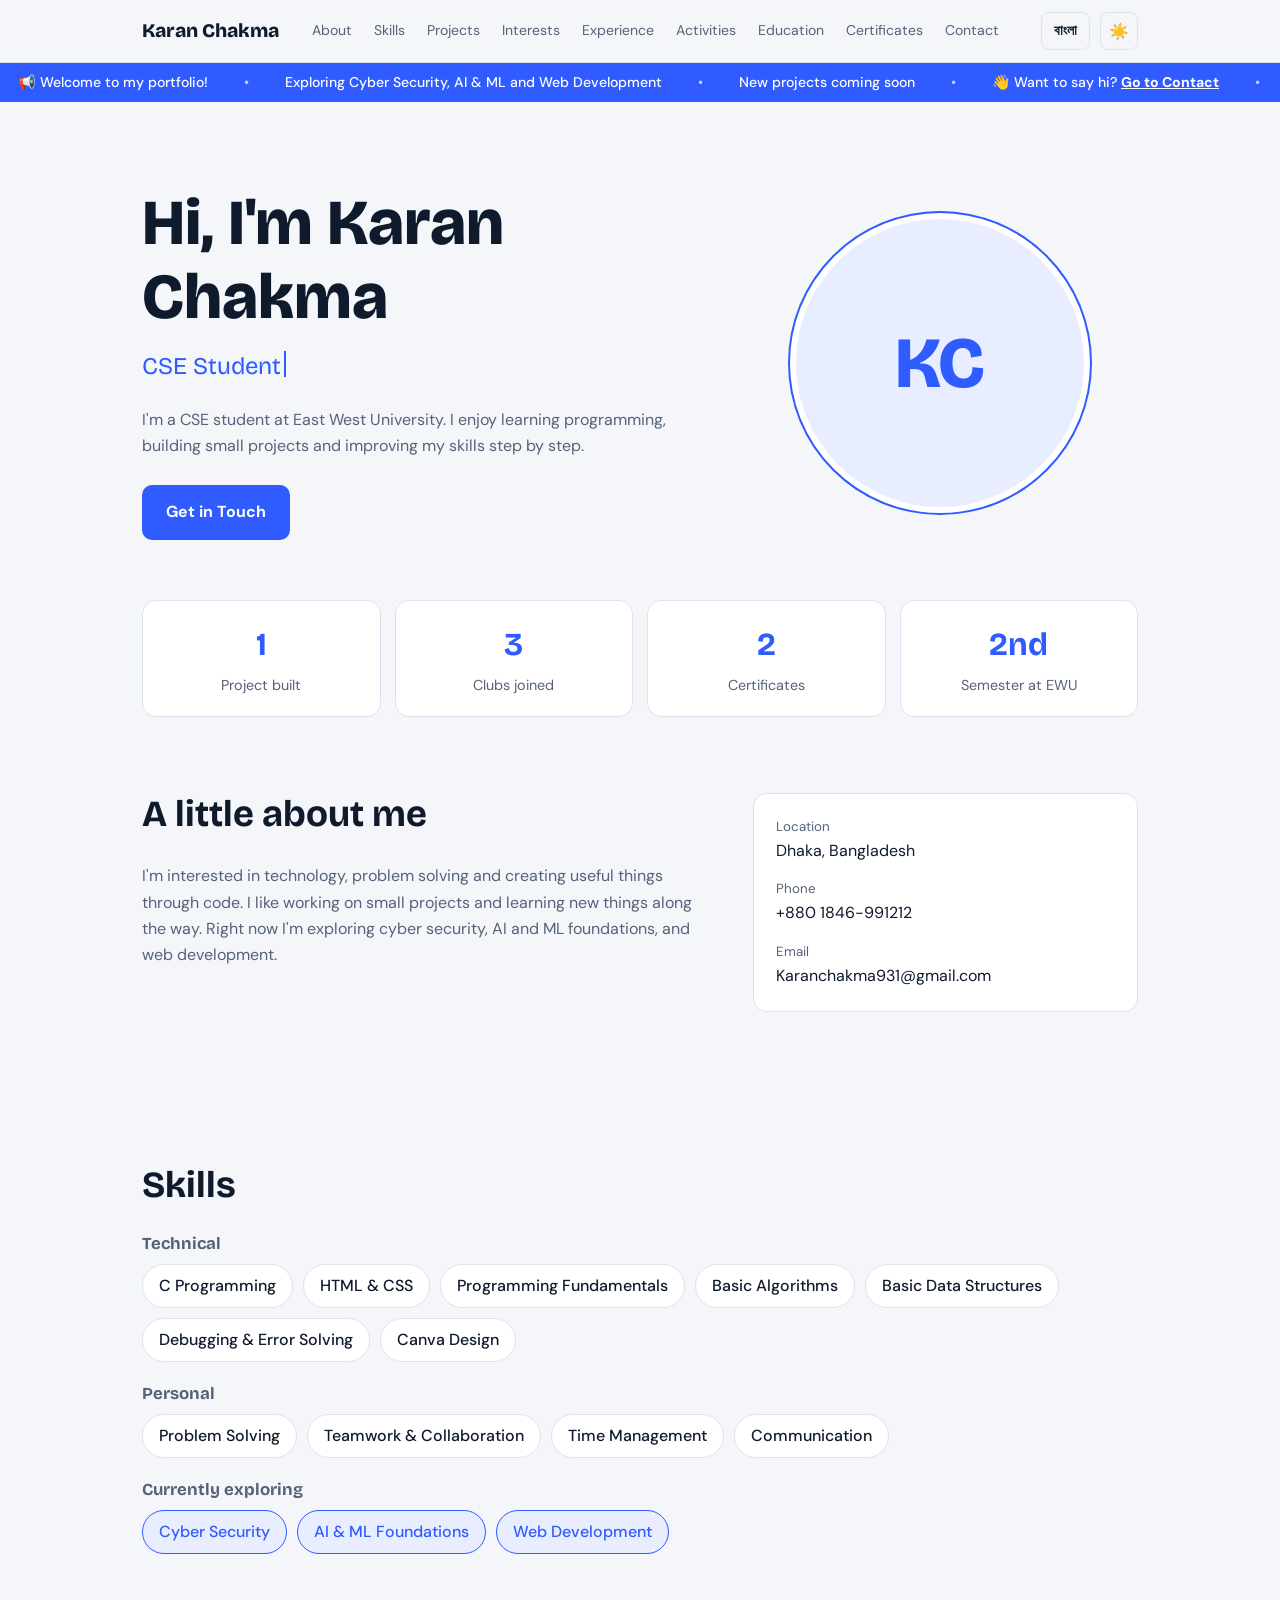
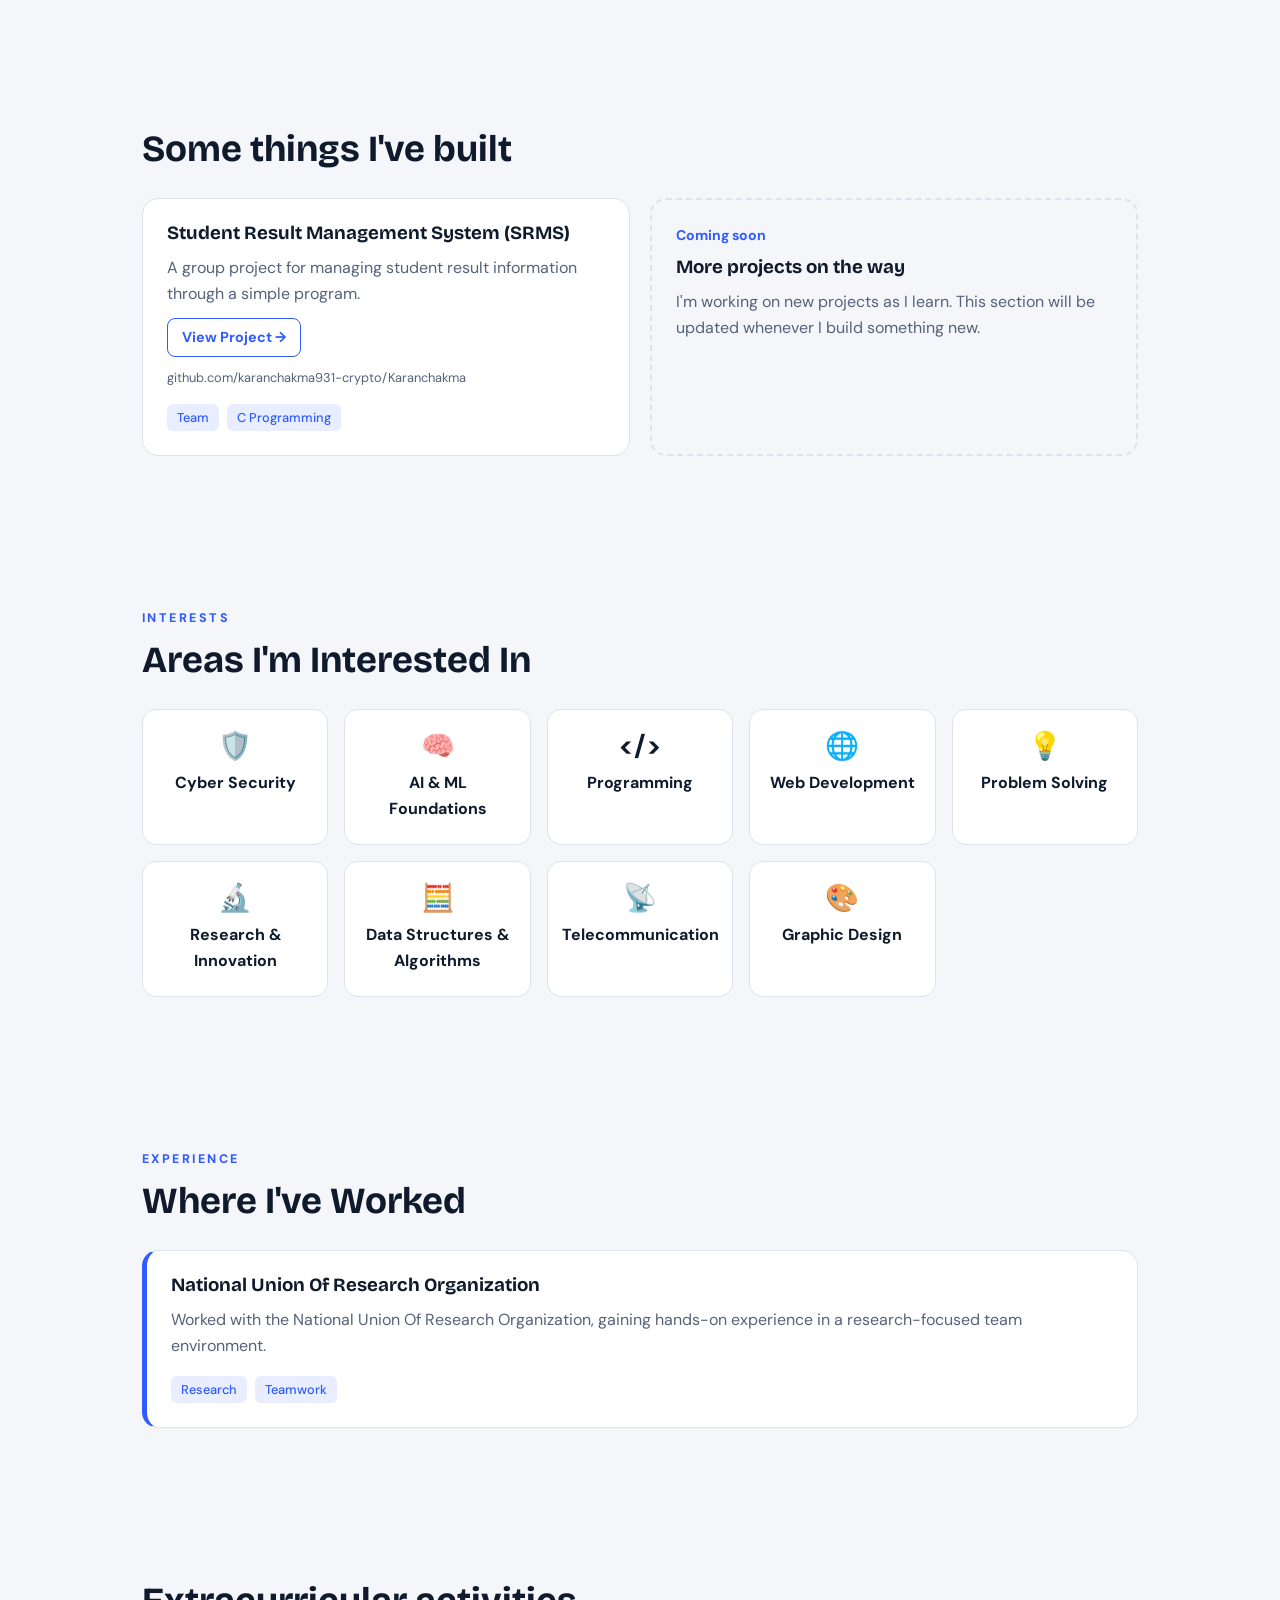
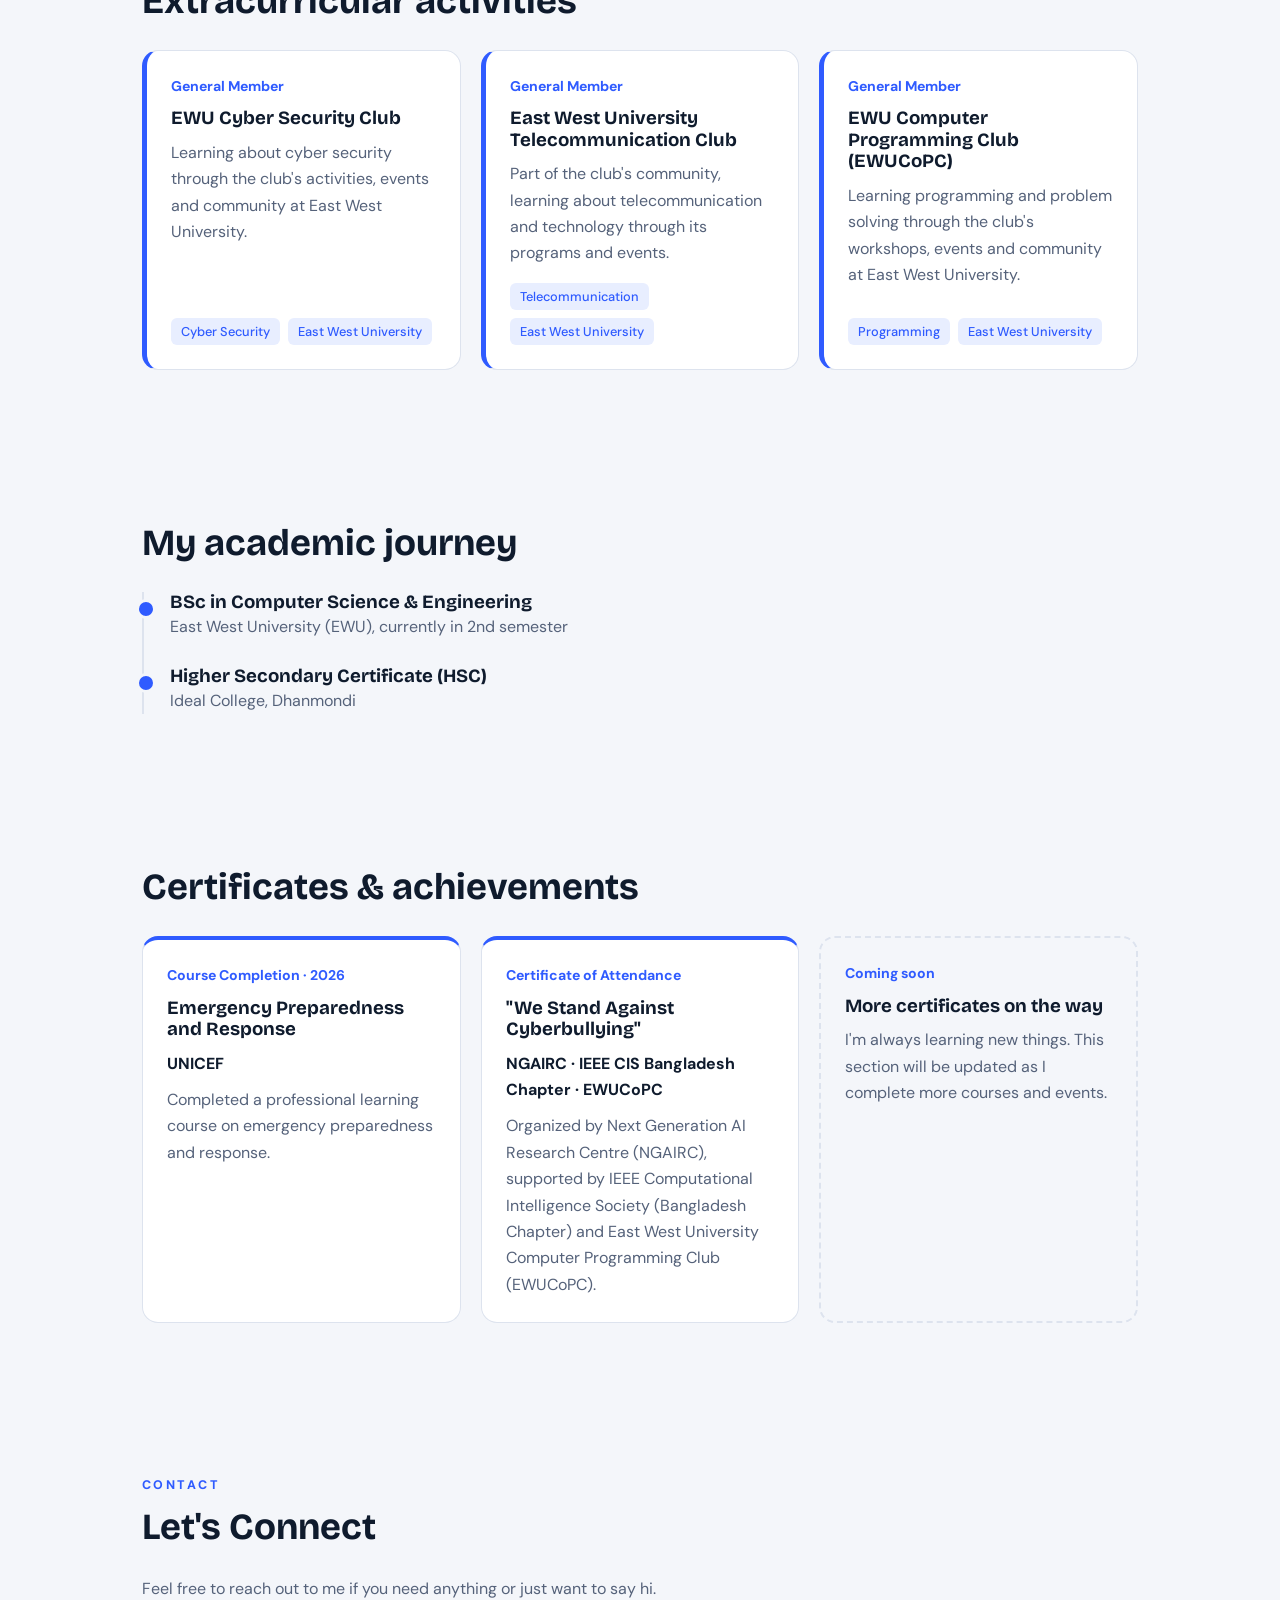
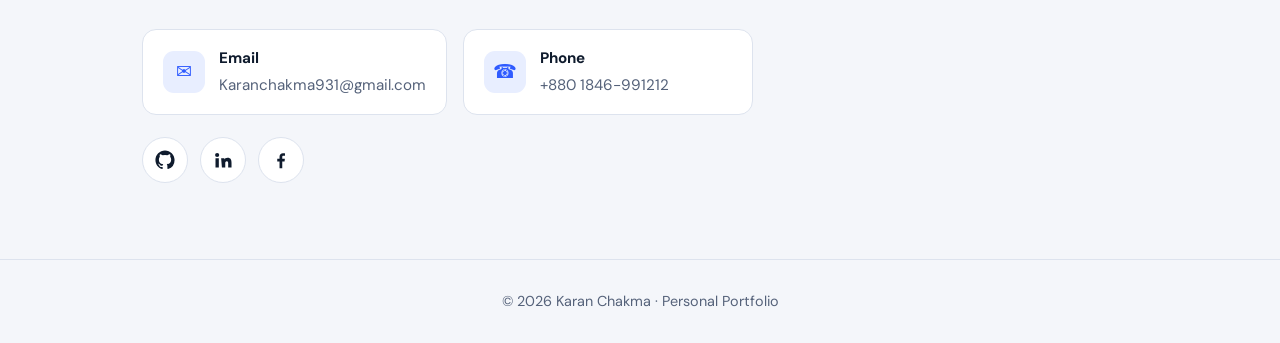
==== index (1).html @ f82252a8 "Add files via upload" ====
<!DOCTYPE html>
<html lang="en">
<head>
<meta charset="UTF-8">
<meta name="viewport" content="width=device-width, initial-scale=1.0">
<title>Karan Chakma | Portfolio</title>
<meta name="description" content="Karan Chakma, CSE student at East West University, interested in cyber security, AI/ML and web development.">
<link rel="icon" href="data:image/svg+xml,<svg xmlns='http://www.w3.org/2000/svg' viewBox='0 0 100 100'><rect width='100' height='100' rx='22' fill='%232F5BFF'/><text x='50' y='67' font-size='52' text-anchor='middle' fill='white' font-family='Arial' font-weight='700'>KC</text></svg>">
<link rel="preconnect" href="https://fonts.googleapis.com">
<link href="https://fonts.googleapis.com/css2?family=Bricolage+Grotesque:wght@500;700;800&family=DM+Sans:wght@400;500;700&family=Noto+Sans+Bengali:wght@400;500;700;800&display=swap" rel="stylesheet">
<style>
:root{--bg:#F4F6FA;--surface:#fff;--ink:#0F1B2D;--muted:#55627a;--line:#dde3ee;--accent:#2F5BFF;--accent-ink:#fff;--soft:#e8eeff}
:root[data-theme="dark"]{--bg:#0D1422;--surface:#141d30;--ink:#e8edf7;--muted:#9aa7bf;--line:#243049;--accent:#6c8cff;--accent-ink:#0D1422;--soft:#1b2745}
*{box-sizing:border-box;margin:0;padding:0}
html{scroll-behavior:smooth;scroll-padding-top:70px}
body{font-family:'DM Sans','Noto Sans Bengali',system-ui,sans-serif;background:var(--bg);color:var(--ink);line-height:1.65}
h1,h2,h3{font-family:'Bricolage Grotesque','Noto Sans Bengali',sans-serif;line-height:1.15}
a{color:inherit;text-decoration:none}
:focus-visible{outline:3px solid var(--accent);outline-offset:3px}
.wrap{max-width:1040px;margin:0 auto;padding:0 22px}
section{padding:76px 0}
h2{font-size:clamp(1.7rem,3.5vw,2.3rem);margin-bottom:28px}
.lead{color:var(--muted);max-width:60ch}
/* nav */
header{position:sticky;top:0;z-index:20;background:color-mix(in srgb,var(--bg) 88%,transparent);backdrop-filter:blur(10px);border-bottom:1px solid var(--line)}
nav{display:flex;align-items:center;justify-content:space-between;height:62px}
.logo{font-family:'Bricolage Grotesque','Noto Sans Bengali',sans-serif;font-weight:800;font-size:1.2rem}
.links{display:flex;gap:4px;align-items:center}
.links a{padding:6px 9px;border-radius:8px;font-size:.88rem;color:var(--muted)}
.links a:hover,.links a.active{color:var(--accent);background:var(--soft)}
.icon-btn{background:none;border:1px solid var(--line);color:var(--ink);border-radius:8px;width:38px;height:38px;cursor:pointer;font-size:1rem}
.nav-actions{display:flex;gap:10px;align-items:center;margin-left:10px}
.icon-btn.lang{width:auto;padding:0 12px;font-size:.85rem;font-weight:700}
[lang="bn"] h1,[lang="bn"] h2,[lang="bn"] h3{line-height:1.4}
[lang="bn"] .eyebrow{letter-spacing:.05em}
#menu{display:none}
@media(max-width:860px){#menu{display:block}.links{display:none;position:absolute;top:62px;left:0;right:0;flex-direction:column;align-items:stretch;background:var(--bg);padding:12px 22px;border-bottom:1px solid var(--line)}.links.open{display:flex}}
/* hero */
.hero{padding:84px 0 70px}
.hero-grid{display:grid;grid-template-columns:1.4fr 1fr;gap:48px;align-items:center}
.hero h1{font-size:clamp(2.3rem,6vw,4rem);font-weight:800;margin-bottom:14px}
.typing{font-family:'Bricolage Grotesque','Noto Sans Bengali',sans-serif;font-size:clamp(1.15rem,2.6vw,1.5rem);color:var(--accent);min-height:1.8em;margin-bottom:16px}
.typing::after{content:"";display:inline-block;width:2px;height:1.1em;background:var(--accent);margin-left:3px;vertical-align:-3px;animation:blink 1s steps(1) infinite}
@keyframes blink{50%{opacity:0}}
.btns{display:flex;flex-wrap:wrap;gap:12px;margin-top:26px}
.btn{display:inline-block;padding:12px 22px;border-radius:10px;font-weight:700;border:2px solid var(--accent);cursor:pointer;font:inherit;font-weight:700}
.btn.primary{background:var(--accent);color:var(--accent-ink)}
.btn.ghost{color:var(--accent);background:transparent}
.btn:hover{transform:translateY(-2px)}
.photo{width:min(300px,100%);aspect-ratio:1;border-radius:50%;margin:0 auto;background:var(--soft);border:6px solid var(--surface);box-shadow:0 0 0 2px var(--accent);display:grid;place-items:center;overflow:hidden;font-family:'Bricolage Grotesque','Noto Sans Bengali',sans-serif;font-size:4.5rem;font-weight:800;color:var(--accent)}
.photo img{width:100%;height:100%;object-fit:cover}
@media(max-width:760px){.hero-grid{grid-template-columns:1fr;text-align:center}.hero .btns{justify-content:center}.photo{order:-1;width:200px}.lead{margin:auto}}
/* notice bar */
.notice{background:var(--accent);color:var(--accent-ink);overflow:hidden;white-space:nowrap;font-size:.88rem;font-weight:500;padding:8px 0}
.notice-track{display:inline-flex;width:max-content;animation:marquee 38s linear infinite}
.notice:hover .notice-track{animation-play-state:paused}
.notice a{color:inherit;font-weight:700;text-decoration:underline}
.notice-set{display:inline-flex;flex-shrink:0}
.notice-set span{padding:0 18px}
.notice-set span::after{content:"•";margin-left:36px;opacity:.7}
@keyframes marquee{from{transform:translateX(0)}to{transform:translateX(-50%)}}
@media(prefers-reduced-motion:reduce){.notice{white-space:normal;text-align:center;padding:8px 22px}.notice-track{animation:none;width:auto}.notice-set+.notice-set{display:none}.notice-set{flex-wrap:wrap;justify-content:center}}
/* stats */
.stats{display:grid;grid-template-columns:repeat(4,1fr);gap:14px;margin-top:-10px}
.stat{background:var(--surface);border:1px solid var(--line);border-radius:14px;padding:18px;text-align:center}
.stat b{display:block;font-family:'Bricolage Grotesque','Noto Sans Bengali',sans-serif;font-size:2rem;color:var(--accent)}
.stat span{color:var(--muted);font-size:.9rem}
@media(max-width:640px){.stats{grid-template-columns:repeat(2,1fr)}}
/* about */
.about-grid{display:grid;grid-template-columns:1.5fr 1fr;gap:34px}
.info{background:var(--surface);border:1px solid var(--line);border-radius:14px;padding:22px;display:grid;gap:14px}
.info small{color:var(--muted);display:block}
@media(max-width:760px){.about-grid{grid-template-columns:1fr}}
/* chips */
.group{margin-bottom:22px}
.group h3{font-size:1.05rem;margin-bottom:10px;color:var(--muted)}
.chips{display:flex;flex-wrap:wrap;gap:10px}
.chip{padding:8px 16px;border-radius:999px;background:var(--surface);border:1px solid var(--line);font-weight:500}
.chip.focus{background:var(--soft);border-color:var(--accent);color:var(--accent)}
/* cards */
.grid{display:grid;grid-template-columns:repeat(auto-fit,minmax(290px,1fr));gap:20px}
.card{background:var(--surface);border:1px solid var(--line);border-radius:16px;padding:24px;display:flex;flex-direction:column;gap:10px}
.card p{color:var(--muted)}
.tags{display:flex;flex-wrap:wrap;gap:8px;margin-top:auto;padding-top:6px}
.tag{font-size:.8rem;padding:3px 10px;border-radius:6px;background:var(--soft);color:var(--accent);font-weight:500}
.card .actions{display:flex;gap:14px;font-weight:700;color:var(--accent);font-size:.92rem}
.card .actions a:hover{text-decoration:underline}
.card .actions a.gh{display:inline-block;padding:7px 14px;border-radius:8px;border:1.5px solid var(--accent);color:var(--accent);font-size:.9rem}
.card .actions a.gh:hover{text-decoration:none;background:var(--accent);color:var(--accent-ink)}
.proj{position:relative;transition:border-color .2s,transform .2s}
.proj:hover{border-color:var(--accent);transform:translateY(-3px)}
.proj a.gh::after{content:"";position:absolute;inset:0;border-radius:16px}
.src{color:var(--muted);font-size:.8rem}
.soon{border:2px dashed var(--line);background:transparent}
.cert{border-top:4px solid var(--accent)}
.issuer{font-weight:700;color:var(--ink)!important}
.role{font-size:.88rem;color:var(--accent);font-weight:700}
.club{border-left:5px solid var(--accent)}
/* timeline */
.timeline{border-left:2px solid var(--line);padding-left:26px;display:grid;gap:26px}
.timeline div{position:relative}
.timeline div::before{content:"";position:absolute;left:-34px;top:7px;width:14px;height:14px;border-radius:50%;background:var(--accent);border:3px solid var(--bg)}
.timeline p{color:var(--muted)}
/* contact */
.contact-grid{display:grid;grid-template-columns:1fr 1.2fr;gap:30px}
.contact-links{display:grid;gap:12px;align-content:start}
.contact-links a{display:flex;gap:12px;align-items:center;background:var(--surface);border:1px solid var(--line);border-radius:12px;padding:14px 16px;font-weight:500}
.contact-links a:hover{border-color:var(--accent);color:var(--accent)}
form{display:grid;gap:12px;background:var(--surface);border:1px solid var(--line);border-radius:16px;padding:22px}
input,textarea{width:100%;padding:12px 14px;border-radius:10px;border:1px solid var(--line);background:var(--bg);color:var(--ink);font:inherit}
textarea{min-height:120px;resize:vertical}
@media(max-width:760px){.contact-grid{grid-template-columns:1fr}}

/* eyebrow labels */
.eyebrow{color:var(--accent);font-size:.78rem;font-weight:800;letter-spacing:.2em;text-transform:uppercase;margin-bottom:10px}
.eyebrow+h2{margin-top:0}
/* interests */
.interest-grid{display:grid;grid-template-columns:repeat(auto-fit,minmax(170px,1fr));gap:16px}
.interest{background:var(--surface);border:1px solid var(--line);border-radius:14px;padding:22px 14px;text-align:center;font-weight:700;display:flex;flex-direction:column;align-items:center;gap:10px;transition:border-color .2s,transform .2s}
.interest:hover{border-color:var(--accent);transform:translateY(-3px)}
.interest i{font-style:normal;font-size:1.7rem;line-height:1}
/* experience */
.exp{border-left:5px solid var(--accent)}
/* contact cards */
.contact-info-row{display:flex;flex-wrap:wrap;gap:16px;margin:6px 0 22px}
.contact-item{display:flex;align-items:center;gap:14px;min-width:290px;padding:16px 20px;background:var(--surface);border:1px solid var(--line);border-radius:14px;transition:border-color .2s,transform .2s}
.contact-item:hover{border-color:var(--accent);transform:translateY(-2px)}
.contact-icon{width:42px;height:42px;display:flex;align-items:center;justify-content:center;border-radius:11px;background:var(--soft);color:var(--accent);font-size:1.2rem;flex-shrink:0}
.contact-item b{display:block;font-size:.95rem}
.contact-item small{display:block;color:var(--muted);font-size:.95rem;margin-top:2px;word-break:break-all}
.social-links{display:flex;gap:12px}
.social-links a{width:46px;height:46px;display:flex;align-items:center;justify-content:center;border:1px solid var(--line);border-radius:50%;background:var(--surface);color:var(--ink);transition:border-color .2s,color .2s,transform .2s}
.social-links a:hover{border-color:var(--accent);color:var(--accent);transform:translateY(-2px)}
.social-links svg{width:20px;height:20px;fill:currentColor}
@media(max-width:560px){.contact-item{min-width:100%}}
footer{padding:30px 0;text-align:center;color:var(--muted);border-top:1px solid var(--line);font-size:.9rem}
.js .reveal{opacity:0;transform:translateY(22px);transition:opacity .6s ease,transform .6s ease}
.js .reveal.in{opacity:1;transform:none}
@media(prefers-reduced-motion:reduce){.js .reveal{opacity:1;transform:none;transition:none}}
#top{position:fixed;right:20px;bottom:20px;opacity:0;pointer-events:none;transition:opacity .2s;background:var(--accent);color:var(--accent-ink);border:none;width:44px;height:44px;border-radius:50%;font-size:1.2rem;cursor:pointer}
#top.show{opacity:1;pointer-events:auto}
@media(prefers-reduced-motion:reduce){html{scroll-behavior:auto}.typing::after{animation:none}.btn:hover{transform:none}}
</style>
</head>
<body>
<header><div class="wrap"><nav>
  <a href="#home" class="logo">Karan Chakma</a>
  <div class="links" id="links">
    <a href="#about">About</a><a href="#skills">Skills</a><a href="#projects">Projects</a><a href="#interests">Interests</a><a href="#experience">Experience</a><a href="#activities">Activities</a><a href="#education">Education</a><a href="#certificates">Certificates</a><a href="#contact">Contact</a>
  </div>
  <div class="nav-actions">
    <button class="icon-btn lang" id="lang" aria-label="Switch language / ভাষা পরিবর্তন">বাংলা</button>
    <button class="icon-btn" id="theme" aria-label="Toggle dark mode">☀️</button>
    <button class="icon-btn" id="menu" aria-label="Open menu">☰</button>
  </div>
</nav></div></header>
<div class="notice" role="region" aria-label="Notice">
  <div class="notice-track">
    <div class="notice-set"><span>📢 Welcome to my portfolio!</span><span>Exploring Cyber Security, AI &amp; ML and Web Development</span><span>New projects coming soon</span><span>👋 Want to say hi? <a href="#contact">Go to Contact</a></span></div>
    <div class="notice-set" aria-hidden="true"><span>📢 Welcome to my portfolio!</span><span>Exploring Cyber Security, AI &amp; ML and Web Development</span><span>New projects coming soon</span><span>👋 Want to say hi? <a href="#contact">Go to Contact</a></span></div>
  </div>
</div>

<main>
<section class="hero" id="home"><div class="wrap hero-grid">
  <div>
    <h1>Hi, I'm Karan Chakma</h1>
    <div class="typing" id="typing" aria-label="CSE Student and Aspiring Software Engineer"></div>
    <p class="lead">I'm a CSE student at East West University. I enjoy learning programming, building small projects and improving my skills step by step.</p>
    <div class="btns">
      <a class="btn primary" href="#contact">Get in Touch</a>
    </div>
  </div>
  <!-- Photo: replace the KC text with <img src="photo.jpg" alt="Karan Chakma"> -->
  <div class="photo" aria-label="Profile photo">KC</div>
</div></section>

<div class="wrap"><div class="stats">
  <div class="stat"><b>1</b><span>Project built</span></div>
  <div class="stat"><b>3</b><span>Clubs joined</span></div>
  <div class="stat"><b>2</b><span>Certificates</span></div>
  <div class="stat"><b>2nd</b><span>Semester at EWU</span></div>
</div></div>

<section id="about"><div class="wrap about-grid">
  <div>
    <h2>A little about me</h2>
    <p class="lead">I'm interested in technology, problem solving and creating useful things through code. I like working on small projects and learning new things along the way. Right now I'm exploring cyber security, AI and ML foundations, and web development.</p>
  </div>
  <div class="info">
    <div><small>Location</small>Dhaka, Bangladesh</div>
    <div><small>Phone</small>+880 1846-991212</div>
    <div><small>Email</small>Karanchakma931@gmail.com</div>
  </div>
</div></section>

<section id="skills"><div class="wrap">
  <h2>Skills</h2>
  <div class="group"><h3>Technical</h3><div class="chips"><span class="chip">C Programming</span><span class="chip">HTML &amp; CSS</span><span class="chip">Programming Fundamentals</span><span class="chip">Basic Algorithms</span><span class="chip">Basic Data Structures</span><span class="chip">Debugging &amp; Error Solving</span><span class="chip">Canva Design</span></div></div>
  <div class="group"><h3>Personal</h3><div class="chips"><span class="chip">Problem Solving</span><span class="chip">Teamwork &amp; Collaboration</span><span class="chip">Time Management</span><span class="chip">Communication</span></div></div>
  <div class="group"><h3>Currently exploring</h3><div class="chips"><span class="chip focus">Cyber Security</span><span class="chip focus">AI &amp; ML Foundations</span><span class="chip focus">Web Development</span></div></div>
</div></section>

<section id="projects"><div class="wrap">
  <h2>Some things I've built</h2>
  <div class="grid">
    <article class="card proj">
      <h3>Student Result Management System (SRMS)</h3>
      <p>A group project for managing student result information through a simple program.</p>
      <div class="actions"><a class="gh" href="https://github.com/karanchakma931-crypto/Karanchakma/blob/main/Students%20result%20management%20system.c" target="_blank" rel="noopener noreferrer" title="Open the project">
        View Project →</a></div>
      <small class="src">github.com/karanchakma931-crypto/Karanchakma</small>
      <div class="tags"><span class="tag">Team</span><span class="tag">C Programming</span></div>
    </article>
    <article class="card soon">
      <span class="role">Coming soon</span>
      <h3>More projects on the way</h3>
      <p>I'm working on new projects as I learn. This section will be updated whenever I build something new.</p>
    </article>
    <!-- TO ADD A NEW PROJECT: copy the SRMS <article> block above, paste it here, and change the title, text, tags and link. -->
  </div>
</div></section>

<section id="interests"><div class="wrap">
  <div class="eyebrow">Interests</div>
  <h2>Areas I'm Interested In</h2>
  <div class="interest-grid">
    <div class="interest"><i>🛡️</i>Cyber Security</div>
    <div class="interest"><i>🧠</i>AI &amp; ML Foundations</div>
    <div class="interest"><i>&lt;/&gt;</i>Programming</div>
    <div class="interest"><i>🌐</i>Web Development</div>
    <div class="interest"><i>💡</i>Problem Solving</div>
    <div class="interest"><i>🔬</i>Research &amp; Innovation</div>
    <div class="interest"><i>🧮</i>Data Structures &amp; Algorithms</div>
    <div class="interest"><i>📡</i>Telecommunication</div>
    <div class="interest"><i>🎨</i>Graphic Design</div>
  </div>
</div></section>

<section id="experience"><div class="wrap">
  <div class="eyebrow">Experience</div>
  <h2>Where I've Worked</h2>
  <div class="grid">
    <article class="card exp">
      <!-- ADD YOUR ROLE AND DATES: put them here, e.g. <span class="role">Volunteer · 2026</span> -->
      <h3>National Union Of Research Organization</h3>
      <p>Worked with the National Union Of Research Organization, gaining hands-on experience in a research-focused team environment.</p>
      <div class="tags"><span class="tag">Research</span><span class="tag">Teamwork</span></div>
    </article>
  </div>
</div></section>

<section id="activities"><div class="wrap">
  <h2>Extracurricular activities</h2>
  <div class="grid">
    <article class="card club">
      <span class="role">General Member</span>
      <h3>EWU Cyber Security Club</h3>
      <p>Learning about cyber security through the club's activities, events and community at East West University.</p>
      <div class="tags"><span class="tag">Cyber Security</span><span class="tag">East West University</span></div>
    </article>
    <article class="card club">
      <span class="role">General Member</span>
      <h3>East West University Telecommunication Club</h3>
      <p>Part of the club's community, learning about telecommunication and technology through its programs and events.</p>
      <div class="tags"><span class="tag">Telecommunication</span><span class="tag">East West University</span></div>
    </article>
    <article class="card club">
      <span class="role">General Member</span>
      <h3>EWU Computer Programming Club (EWUCoPC)</h3>
      <p>Learning programming and problem solving through the club's workshops, events and community at East West University.</p>
      <div class="tags"><span class="tag">Programming</span><span class="tag">East West University</span></div>
    </article>
  </div>
</div></section>

<section id="education"><div class="wrap">
  <h2>My academic journey</h2>
  <div class="timeline">
    <div><h3>BSc in Computer Science &amp; Engineering</h3><p>East West University (EWU), currently in 2nd semester</p></div>
    <div><h3>Higher Secondary Certificate (HSC)</h3><p>Ideal College, Dhanmondi</p></div>
  </div>
</div></section>

<section id="certificates"><div class="wrap">
  <h2>Certificates &amp; achievements</h2>
  <div class="grid">
    <article class="card cert">
      <span class="role">Course Completion · 2026</span>
      <h3>Emergency Preparedness and Response</h3>
      <p class="issuer">UNICEF</p>
      <p>Completed a professional learning course on emergency preparedness and response.</p>
    </article>
    <article class="card cert">
      <span class="role">Certificate of Attendance</span>
      <h3>"We Stand Against Cyberbullying"</h3>
      <p class="issuer">NGAIRC · IEEE CIS Bangladesh Chapter · EWUCoPC</p>
      <p>Organized by Next Generation AI Research Centre (NGAIRC), supported by IEEE Computational Intelligence Society (Bangladesh Chapter) and East West University Computer Programming Club (EWUCoPC).</p>
    </article>
    <article class="card soon">
      <span class="role">Coming soon</span>
      <h3>More certificates on the way</h3>
      <p>I'm always learning new things. This section will be updated as I complete more courses and events.</p>
    </article>
    <!-- TO ADD A NEW CERTIFICATE: copy one <article> block above, paste it here, and change the text.
         Optional link: add <div class="actions"><a href="LINK" target="_blank" rel="noopener noreferrer">View certificate →</a></div> after the last <p>. -->
  </div>
</div></section>

<section id="contact"><div class="wrap">
  <div class="eyebrow">Contact</div>
  <h2>Let's Connect</h2>
  <p class="lead" style="margin-bottom:26px">Feel free to reach out to me if you need anything or just want to say hi.</p>
  <div class="contact-info-row">
    <a class="contact-item" href="mailto:Karanchakma931@gmail.com"><span class="contact-icon">✉</span><span><b>Email</b><small>Karanchakma931@gmail.com</small></span></a>
    <a class="contact-item" href="tel:+8801846991212"><span class="contact-icon">☎</span><span><b>Phone</b><small>+880 1846-991212</small></span></a>
  </div>
  <div class="social-links">
    <a href="https://github.com/karanchakma931-crypto" target="_blank" rel="noopener" aria-label="GitHub"><svg viewBox="0 0 24 24"><path d="M12 .5C5.65.5.5 5.65.5 12c0 5.08 3.29 9.39 7.86 10.91.58.1.79-.25.79-.56v-2c-3.2.7-3.88-1.54-3.88-1.54-.52-1.33-1.28-1.69-1.28-1.69-1.04-.71.08-.7.08-.7 1.15.08 1.76 1.18 1.76 1.18 1.03 1.76 2.69 1.25 3.35.96.1-.74.4-1.25.73-1.54-2.55-.29-5.24-1.28-5.24-5.69 0-1.26.45-2.28 1.18-3.09-.12-.29-.51-1.46.11-3.05 0 0 .97-.31 3.17 1.18a11 11 0 0 1 5.78 0c2.2-1.49 3.17-1.18 3.17-1.18.62 1.59.23 2.76.11 3.05.74.81 1.18 1.83 1.18 3.09 0 4.42-2.7 5.39-5.27 5.67.41.36.78 1.06.78 2.14v3.17c0 .31.21.67.8.56A11.51 11.51 0 0 0 23.5 12C23.5 5.65 18.35.5 12 .5z"/></svg></a>
    <a href="https://www.linkedin.com/in/karan-chakma-04ba553a7/" target="_blank" rel="noopener" aria-label="LinkedIn"><svg viewBox="0 0 24 24"><path d="M4.98 3.5a2.5 2.5 0 1 1 0 5 2.5 2.5 0 0 1 0-5zM3 9.75h4V21H3zM9.75 9.75h3.83v1.54h.05c.53-1 1.84-2.07 3.79-2.07 4.05 0 4.8 2.67 4.8 6.13V21h-4v-4.9c0-1.17-.02-2.67-1.63-2.67-1.63 0-1.88 1.27-1.88 2.59V21h-4z"/></svg></a>
    <a href="https://www.facebook.com/share/1Hn7JzmnPX/?mibextid=wwXIfr" target="_blank" rel="noopener" aria-label="Facebook"><svg viewBox="0 0 24 24"><path d="M13.5 22v-8.2h2.76l.41-3.2H13.5V8.56c0-.93.26-1.56 1.59-1.56h1.7V4.14C16.5 4.1 15.5 4 14.34 4 11.9 4 10.25 5.49 10.25 8.2v2.4H7.5v3.2h2.75V22z"/></svg></a>
  </div>
</div></section>
</main>

<footer>© 2026 Karan Chakma · Personal Portfolio</footer>
<button id="top" aria-label="Back to top">↑</button>

<script>
// Theme
const root=document.documentElement,tb=document.getElementById('theme');
function setTheme(t){root.dataset.theme=t;tb.textContent=t==='dark'?'🌙':'☀️'}
let saved=null;try{saved=localStorage.getItem('theme')}catch(e){}
setTheme(saved||(matchMedia('(prefers-color-scheme: dark)').matches?'dark':'light'));
tb.onclick=()=>{const t=root.dataset.theme==='dark'?'light':'dark';setTheme(t);try{localStorage.setItem('theme',t)}catch(e){}};
// Mobile menu
const links=document.getElementById('links');
document.getElementById('menu').onclick=()=>links.classList.toggle('open');
links.addEventListener('click',e=>{if(e.target.tagName==='A')links.classList.remove('open')});
// Language (EN / বাংলা)
const BN={"About": "পরিচিতি", "Skills": "দক্ষতা", "Projects": "প্রজেক্ট", "Interests": "আগ্রহ", "Experience": "অভিজ্ঞতা", "Activities": "কার্যক্রম", "Education": "শিক্ষা", "Certificates": "সার্টিফিকেট", "Contact": "যোগাযোগ", "📢 Welcome to my portfolio!": "📢 আমার পোর্টফোলিওতে স্বাগতম!", "Exploring Cyber Security, AI & ML and Web Development": "সাইবার সিকিউরিটি, AI ও ML এবং ওয়েব ডেভেলপমেন্ট নিয়ে শিখছি", "New projects coming soon": "নতুন প্রজেক্ট শীঘ্রই আসছে", "👋 Want to say hi?": "👋 হ্যালো বলতে চান?", "Go to Contact": "যোগাযোগে যান", "Hi, I'm Karan Chakma": "হ্যালো, আমি Karan Chakma", "I'm a CSE student at East West University. I enjoy learning programming, building small projects and improving my skills step by step.": "আমি ইস্ট ওয়েস্ট ইউনিভার্সিটির CSE-র একজন শিক্ষার্থী। আমি প্রোগ্রামিং শিখতে, ছোট ছোট প্রজেক্ট বানাতে এবং ধাপে ধাপে নিজের দক্ষতা বাড়াতে ভালোবাসি।", "Get in Touch": "যোগাযোগ করুন", "Project built": "প্রজেক্ট তৈরি", "Clubs joined": "ক্লাবে যোগদান", "2nd": "২য়", "Semester at EWU": "EWU-তে সেমিস্টার", "A little about me": "আমার সম্পর্কে একটু", "I'm interested in technology, problem solving and creating useful things through code. I like working on small projects and learning new things along the way. Right now I'm exploring cyber security, AI and ML foundations, and web development.": "আমি প্রযুক্তি, সমস্যা সমাধান এবং কোড দিয়ে কাজের জিনিস বানাতে আগ্রহী। আমি ছোট ছোট প্রজেক্টে কাজ করতে এবং পথে নতুন কিছু শিখতে ভালোবাসি। এখন আমি সাইবার সিকিউরিটি, AI ও ML-এর মৌলিক বিষয় এবং ওয়েব ডেভেলপমেন্ট নিয়ে শিখছি।", "Location": "অবস্থান", "Dhaka, Bangladesh": "ঢাকা, বাংলাদেশ", "Phone": "ফোন", "Email": "ইমেইল", "Technical": "টেকনিক্যাল", "Programming Fundamentals": "প্রোগ্রামিং ফান্ডামেন্টালস", "Basic Algorithms": "বেসিক অ্যালগরিদম", "Basic Data Structures": "বেসিক ডেটা স্ট্রাকচার", "Debugging & Error Solving": "ডিবাগিং ও এরর সমাধান", "Canva Design": "Canva ডিজাইন", "Personal": "ব্যক্তিগত", "Problem Solving": "সমস্যা সমাধান", "Teamwork & Collaboration": "টিমওয়ার্ক ও সহযোগিতা", "Time Management": "সময় ব্যবস্থাপনা", "Communication": "যোগাযোগ দক্ষতা", "Currently exploring": "বর্তমানে শিখছি", "Cyber Security": "সাইবার সিকিউরিটি", "AI & ML Foundations": "AI ও ML-এর মৌলিক বিষয়", "Web Development": "ওয়েব ডেভেলপমেন্ট", "Some things I've built": "আমার তৈরি কিছু প্রজেক্ট", "A group project for managing student result information through a simple program.": "শিক্ষার্থীদের ফলাফলের তথ্য ব্যবস্থাপনার জন্য একটি সহজ প্রোগ্রাম নিয়ে গ্রুপ প্রজেক্ট।", "View Project →": "প্রজেক্ট দেখুন →", "Team": "টিম", "Coming soon": "শীঘ্রই আসছে", "More projects on the way": "আরও প্রজেক্ট আসছে", "I'm working on new projects as I learn. This section will be updated whenever I build something new.": "শেখার সাথে সাথে নতুন প্রজেক্টে কাজ করছি। নতুন কিছু বানালেই এই সেকশন আপডেট হবে।", "Areas I'm Interested In": "আমার আগ্রহের ক্ষেত্র", "Programming": "প্রোগ্রামিং", "Research & Innovation": "গবেষণা ও উদ্ভাবন", "Data Structures & Algorithms": "ডেটা স্ট্রাকচার ও অ্যালগরিদম", "Telecommunication": "টেলিকমিউনিকেশন", "Graphic Design": "গ্রাফিক ডিজাইন", "Where I've Worked": "যেখানে কাজ করেছি", "Worked with the National Union Of Research Organization, gaining hands-on experience in a research-focused team environment.": "National Union Of Research Organization-এ কাজ করেছি এবং একটি গবেষণামুখী টিম পরিবেশে হাতে-কলমে অভিজ্ঞতা অর্জন করেছি।", "Research": "গবেষণা", "Teamwork": "টিমওয়ার্ক", "Extracurricular activities": "সহশিক্ষা কার্যক্রম", "General Member": "সাধারণ সদস্য", "Learning about cyber security through the club's activities, events and community at East West University.": "ইস্ট ওয়েস্ট ইউনিভার্সিটিতে ক্লাবের কার্যক্রম, ইভেন্ট ও কমিউনিটির মাধ্যমে সাইবার সিকিউরিটি সম্পর্কে শিখছি।", "East West University": "ইস্ট ওয়েস্ট ইউনিভার্সিটি", "Part of the club's community, learning about telecommunication and technology through its programs and events.": "ক্লাবের কমিউনিটির অংশ হিসেবে এর প্রোগ্রাম ও ইভেন্টের মাধ্যমে টেলিকমিউনিকেশন ও প্রযুক্তি সম্পর্কে শিখছি।", "Learning programming and problem solving through the club's workshops, events and community at East West University.": "ইস্ট ওয়েস্ট ইউনিভার্সিটিতে ক্লাবের ওয়ার্কশপ, ইভেন্ট ও কমিউনিটির মাধ্যমে প্রোগ্রামিং ও সমস্যা সমাধান শিখছি।", "My academic journey": "আমার শিক্ষাজীবন", "BSc in Computer Science & Engineering": "কম্পিউটার সায়েন্স ও ইঞ্জিনিয়ারিং-এ বিএসসি", "East West University (EWU), currently in 2nd semester": "ইস্ট ওয়েস্ট ইউনিভার্সিটি (EWU), বর্তমানে ২য় সেমিস্টারে", "Higher Secondary Certificate (HSC)": "উচ্চ মাধ্যমিক সার্টিফিকেট (HSC)", "Ideal College, Dhanmondi": "আইডিয়াল কলেজ, ধানমন্ডি", "Certificates & achievements": "সার্টিফিকেট ও অর্জন", "Course Completion · 2026": "কোর্স সম্পন্ন · ২০২৬", "Emergency Preparedness and Response": "জরুরি প্রস্তুতি ও সাড়াদান", "Completed a professional learning course on emergency preparedness and response.": "জরুরি প্রস্তুতি ও সাড়াদানের ওপর একটি পেশাদার লার্নিং কোর্স সম্পন্ন করেছি।", "Certificate of Attendance": "অংশগ্রহণের সনদ", "Organized by Next Generation AI Research Centre (NGAIRC), supported by IEEE Computational Intelligence Society (Bangladesh Chapter) and East West University Computer Programming Club (EWUCoPC).": "আয়োজনে Next Generation AI Research Centre (NGAIRC), সহযোগিতায় IEEE Computational Intelligence Society (Bangladesh Chapter) এবং East West University Computer Programming Club (EWUCoPC)।", "More certificates on the way": "আরও সার্টিফিকেট আসছে", "I'm always learning new things. This section will be updated as I complete more courses and events.": "আমি সবসময় নতুন কিছু শিখছি। আরও কোর্স ও ইভেন্ট সম্পন্ন করলে এই সেকশন আপডেট করা হবে।", "Let's Connect": "চলুন যোগাযোগ করি", "Feel free to reach out to me if you need anything or just want to say hi.": "কিছু দরকার হলে বা শুধু হ্যালো বলতে চাইলে নির্দ্বিধায় আমার সাথে যোগাযোগ করুন।", "© 2026 Karan Chakma · Personal Portfolio": "© ২০২৬ Karan Chakma · ব্যক্তিগত পোর্টফোলিও"};
const WORDS={en:['CSE Student','Aspiring Software Engineer','Cyber Security Learner','Web Developer'],bn:['CSE শিক্ষার্থী','ভবিষ্যৎ সফটওয়্যার ইঞ্জিনিয়ার','সাইবার সিকিউরিটি শিক্ষার্থী','ওয়েব ডেভেলপার']};
const norm=t=>t.replace(/\s+/g,' ').trim();
const tnodes=[];
(function(){const w=document.createTreeWalker(document.body,NodeFilter.SHOW_TEXT,{acceptNode:n=>n.parentNode&&n.parentNode.tagName==='SCRIPT'?NodeFilter.FILTER_REJECT:NodeFilter.FILTER_ACCEPT});let n;while(n=w.nextNode()){const k=norm(n.nodeValue);if(k&&Object.prototype.hasOwnProperty.call(BN,k))tnodes.push([n,n.nodeValue,k])}})();
const el=document.getElementById('typing'),langBtn=document.getElementById('lang');
const reduce=matchMedia('(prefers-reduced-motion: reduce)').matches;
const seg=t=>window.Intl&&Intl.Segmenter?[...new Intl.Segmenter('bn',{granularity:'grapheme'}).segment(t)].map(x=>x.segment):Array.from(t);
let lang='en',tk=0;
function startTyping(){
 const my=++tk,words=WORDS[lang].map(seg);el.textContent='';
 if(reduce){el.textContent=words[1].join('');return}
 let w=0,c=0,del=false;
 (function tick(){if(my!==tk)return;const word=words[w];c+=del?-1:1;el.textContent=word.slice(0,c).join('');
  let d=del?40:85;if(!del&&c===word.length){del=true;d=1400}else if(del&&c===0){del=false;w=(w+1)%words.length;d=300}setTimeout(tick,d)})();
}
function setLang(l){
 lang=l;
 tnodes.forEach(([n,orig,k])=>{n.nodeValue=l==='bn'?orig.replace(/\S[\s\S]*\S|\S/,BN[k]):orig});
 document.documentElement.lang=l==='bn'?'bn':'en';
 langBtn.textContent=l==='bn'?'EN':'বাংলা';
 startTyping();
}
langBtn.onclick=()=>{const l=lang==='en'?'bn':'en';setLang(l);try{localStorage.setItem('lang',l)}catch(e){}};
let savedLang=null;try{savedLang=localStorage.getItem('lang')}catch(e){}
setLang(savedLang==='bn'?'bn':'en');
// Active nav + back to top
const secs=[...document.querySelectorAll('main section[id]')],navA=[...links.querySelectorAll('a')];
const topBtn=document.getElementById('top');
addEventListener('scroll',()=>{
 let cur='';secs.forEach(s=>{if(scrollY>=s.offsetTop-120)cur=s.id});
 navA.forEach(a=>a.classList.toggle('active',a.getAttribute('href')==='#'+cur));
 topBtn.classList.toggle('show',scrollY>500)},{passive:true});
topBtn.onclick=()=>scrollTo({top:0});
// Scroll reveal
if('IntersectionObserver' in window&&!matchMedia('(prefers-reduced-motion: reduce)').matches){
 document.documentElement.classList.add('js');
 const io=new IntersectionObserver(es=>es.forEach(e=>{if(e.isIntersecting){e.target.classList.add('in');io.unobserve(e.target)}}),{threshold:.12});
 document.querySelectorAll('main section:not(.hero) h2, .card, .chip, .group, .timeline > div, .stat, .info, .interest, .contact-item, .social-links a').forEach((el,i)=>{el.classList.add('reveal');el.style.transitionDelay=(i%4)*70+'ms';io.observe(el)});
}
</script>
</body>
</html>
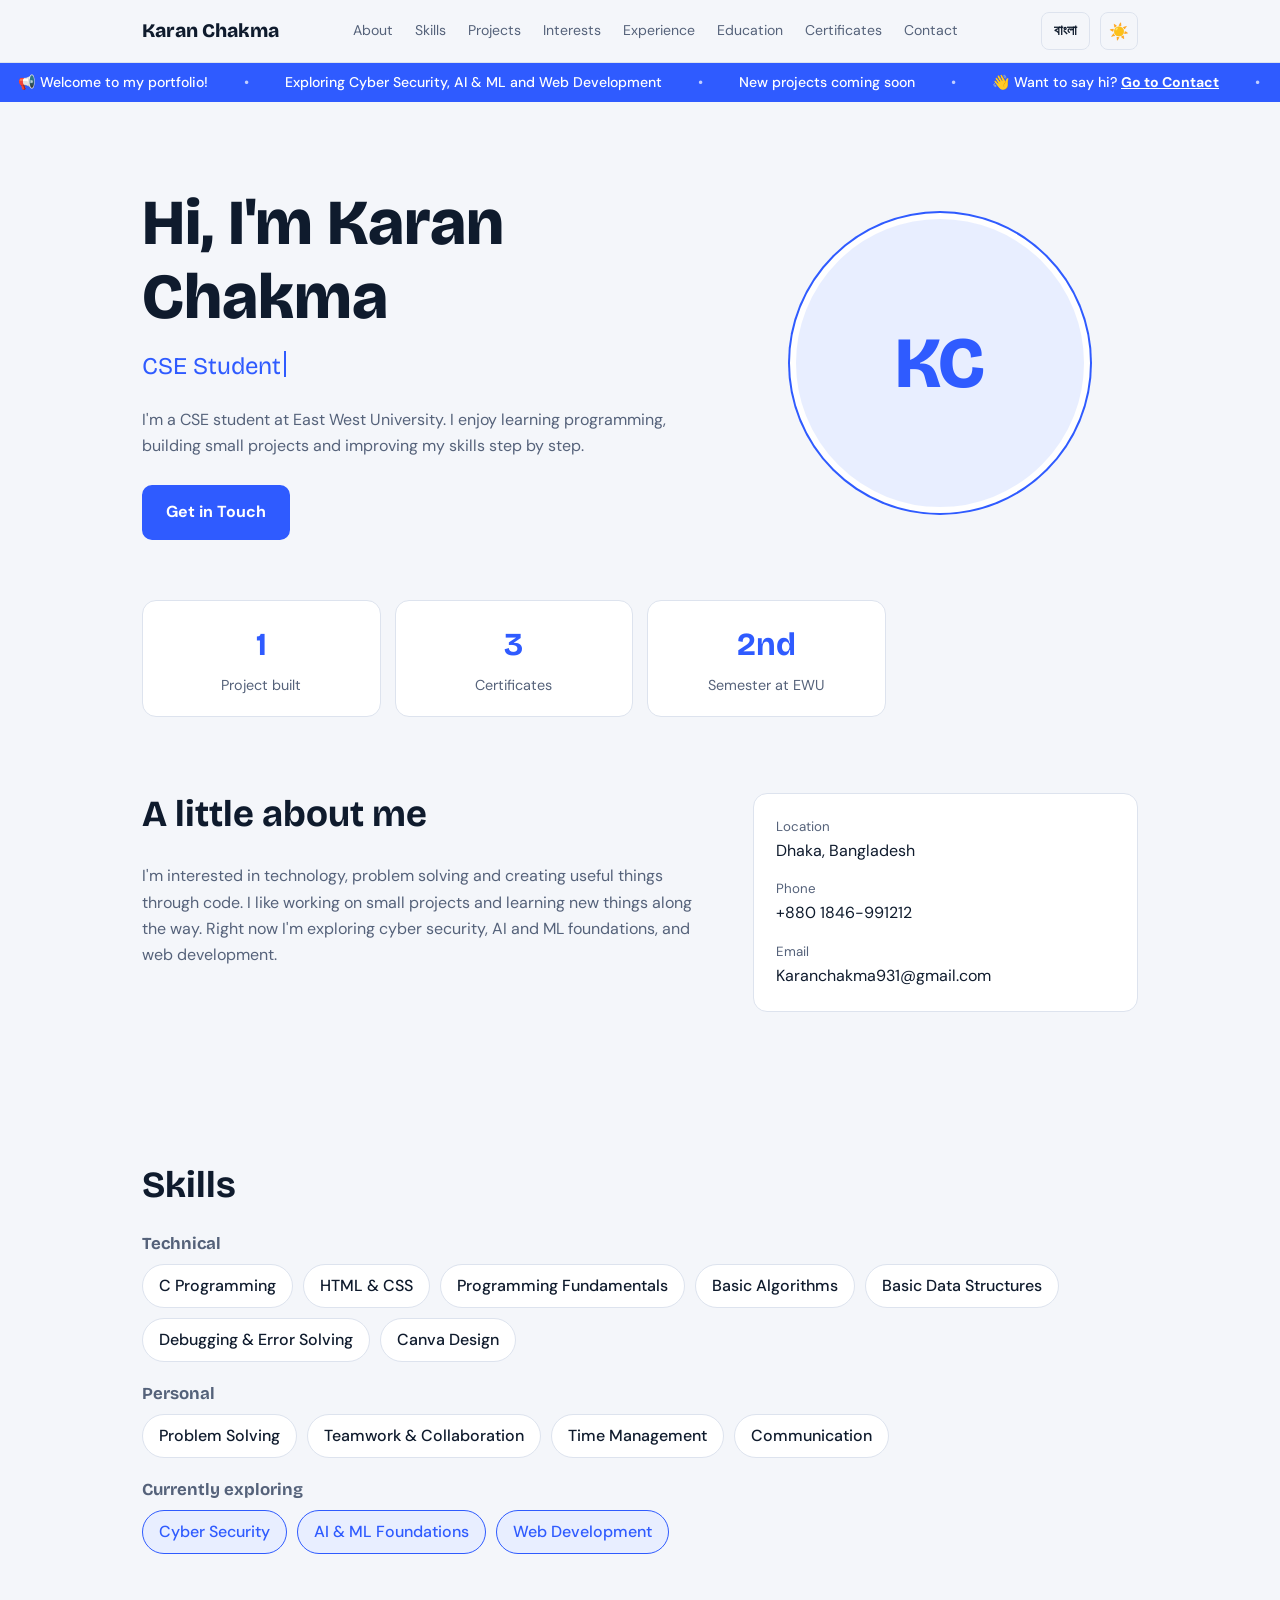
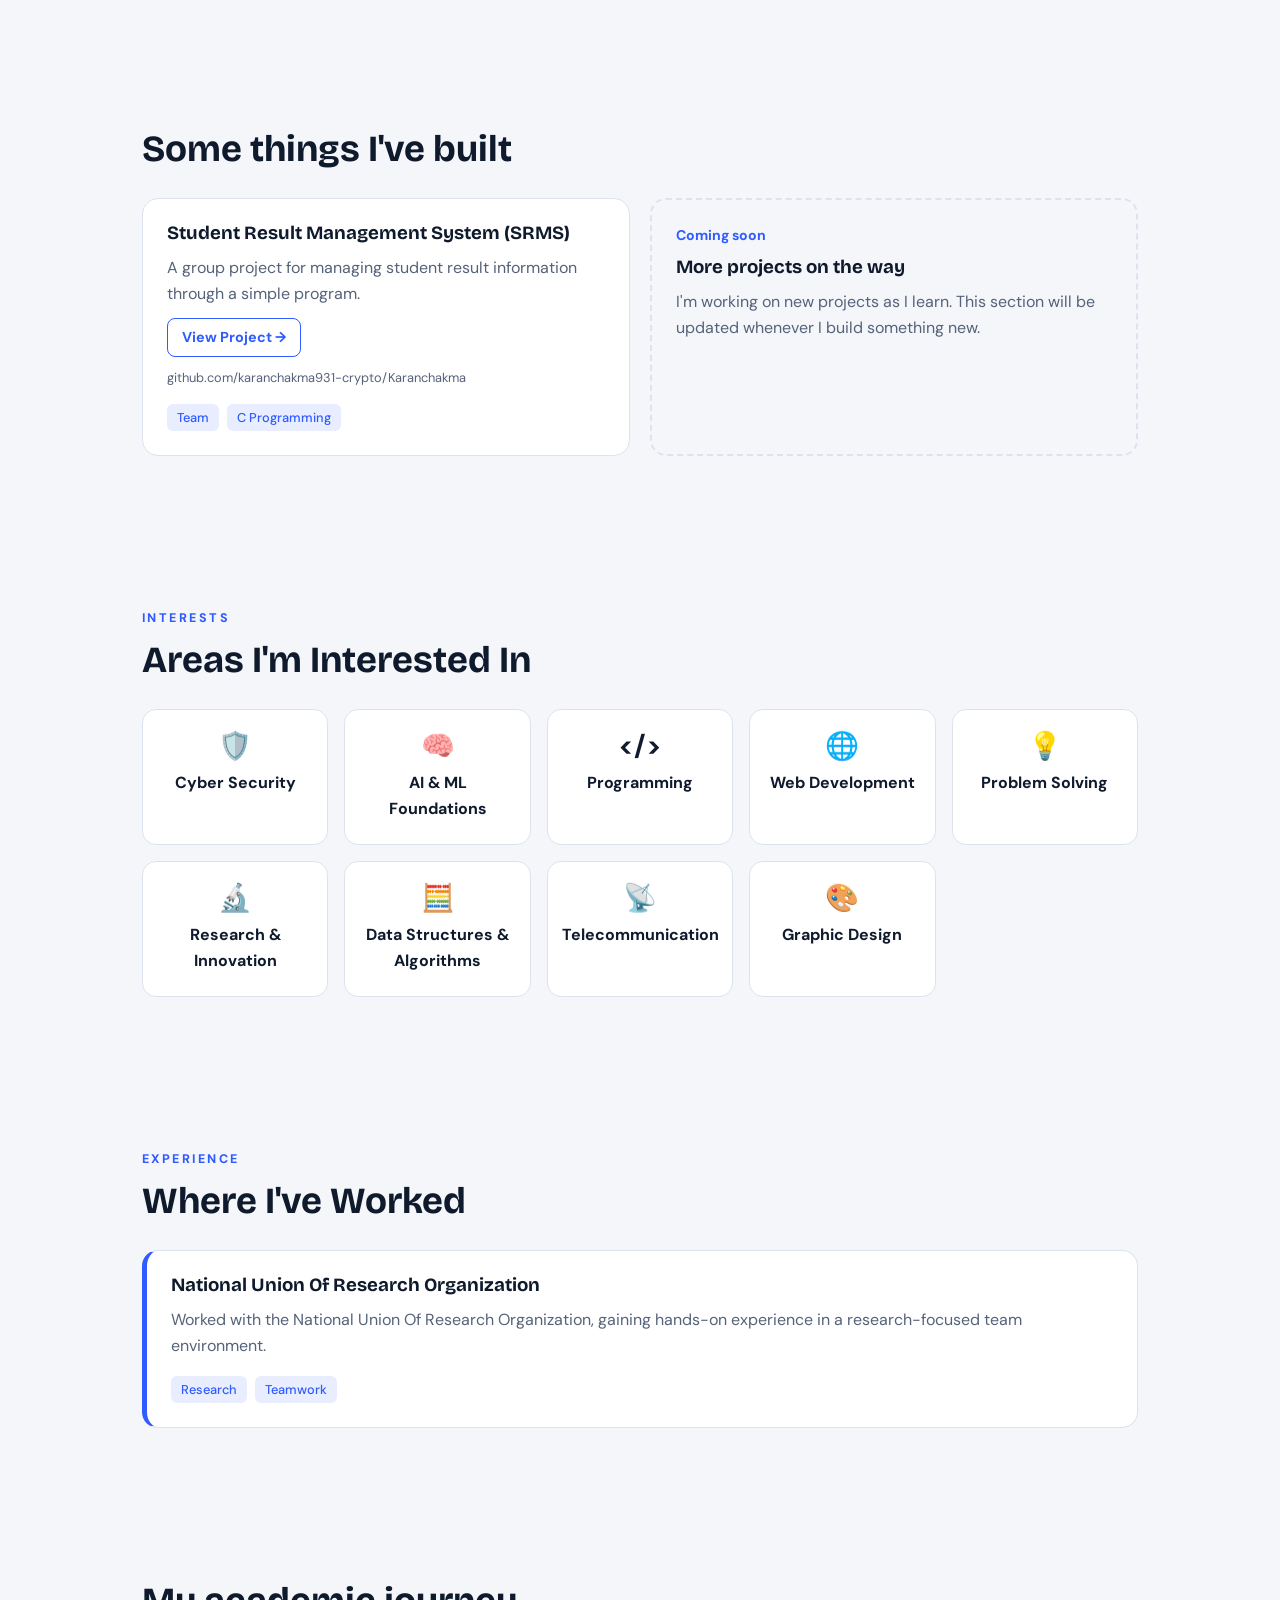
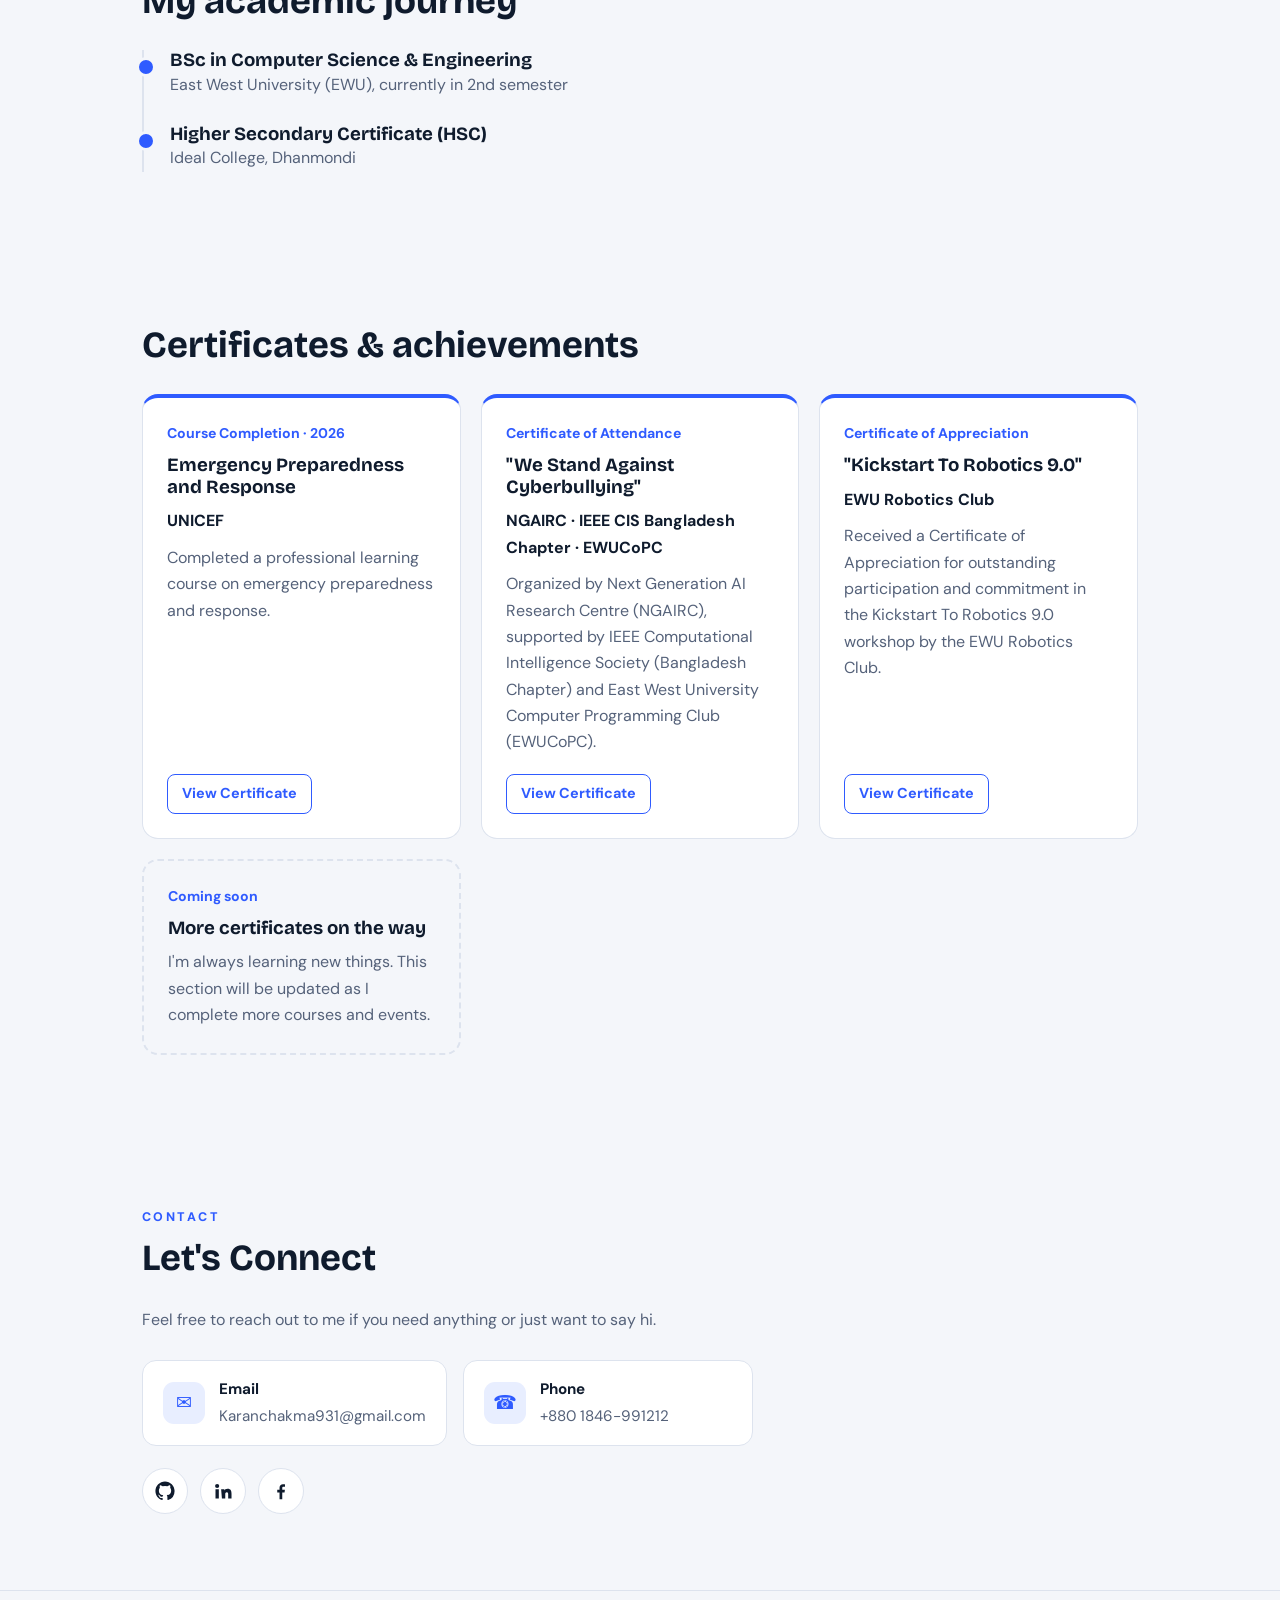
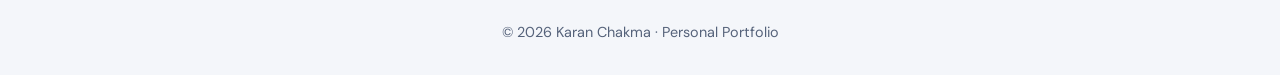
==== commit f734eec1: "Add files via upload" ====
--- a/index (1).html
+++ b/index (1).html
@@ -140,13 +140,26 @@
 #top{position:fixed;right:20px;bottom:20px;opacity:0;pointer-events:none;transition:opacity .2s;background:var(--accent);color:var(--accent-ink);border:none;width:44px;height:44px;border-radius:50%;font-size:1.2rem;cursor:pointer}
 #top.show{opacity:1;pointer-events:auto}
 @media(prefers-reduced-motion:reduce){html{scroll-behavior:auto}.typing::after{animation:none}.btn:hover{transform:none}}
+/* certificate viewer */
+.cert .actions{margin-top:auto;padding-top:8px}
+.lb{position:fixed;inset:0;z-index:50;display:none;flex-direction:column;align-items:center;justify-content:center;gap:14px;padding:18px;background:rgba(8,13,24,.9);backdrop-filter:blur(6px)}
+.lb.open{display:flex;animation:lbin .2s ease}
+@keyframes lbin{from{opacity:0}to{opacity:1}}
+.lb-bar{width:min(1100px,100%);display:flex;align-items:center;gap:10px;color:#fff}
+.lb-title{font-family:'Bricolage Grotesque','Noto Sans Bengali',sans-serif;font-weight:700;font-size:1.05rem;margin-right:auto;min-width:0;overflow:hidden;text-overflow:ellipsis;white-space:nowrap}
+.lb-dl{padding:7px 16px;border-radius:8px;border:1.5px solid rgba(255,255,255,.55);color:#fff;font-weight:700;font-size:.9rem}
+.lb-dl:hover{background:#fff;color:#0D1422}
+.lb-bar .icon-btn{border-color:rgba(255,255,255,.35);color:#fff}
+.lb-bar .icon-btn:hover{background:rgba(255,255,255,.14)}
+.lb img{max-width:min(1100px,100%);max-height:calc(100vh - 110px);max-height:calc(100dvh - 110px);width:auto;height:auto;object-fit:contain;border-radius:8px;background:#fff;box-shadow:0 18px 60px rgba(0,0,0,.55)}
+@media(prefers-reduced-motion:reduce){.lb.open{animation:none}}
 </style>
 </head>
 <body>
 <header><div class="wrap"><nav>
   <a href="#home" class="logo">Karan Chakma</a>
   <div class="links" id="links">
-    <a href="#about">About</a><a href="#skills">Skills</a><a href="#projects">Projects</a><a href="#interests">Interests</a><a href="#experience">Experience</a><a href="#activities">Activities</a><a href="#education">Education</a><a href="#certificates">Certificates</a><a href="#contact">Contact</a>
+    <a href="#about">About</a><a href="#skills">Skills</a><a href="#projects">Projects</a><a href="#interests">Interests</a><a href="#experience">Experience</a><a href="#education">Education</a><a href="#certificates">Certificates</a><a href="#contact">Contact</a>
   </div>
   <div class="nav-actions">
     <button class="icon-btn lang" id="lang" aria-label="Switch language / ভাষা পরিবর্তন">বাংলা</button>
@@ -177,8 +190,7 @@
 
 <div class="wrap"><div class="stats">
   <div class="stat"><b>1</b><span>Project built</span></div>
-  <div class="stat"><b>3</b><span>Clubs joined</span></div>
-  <div class="stat"><b>2</b><span>Certificates</span></div>
+  <div class="stat"><b>3</b><span>Certificates</span></div>
   <div class="stat"><b>2nd</b><span>Semester at EWU</span></div>
 </div></div>
 
@@ -250,30 +262,6 @@
   </div>
 </div></section>
 
-<section id="activities"><div class="wrap">
-  <h2>Extracurricular activities</h2>
-  <div class="grid">
-    <article class="card club">
-      <span class="role">General Member</span>
-      <h3>EWU Cyber Security Club</h3>
-      <p>Learning about cyber security through the club's activities, events and community at East West University.</p>
-      <div class="tags"><span class="tag">Cyber Security</span><span class="tag">East West University</span></div>
-    </article>
-    <article class="card club">
-      <span class="role">General Member</span>
-      <h3>East West University Telecommunication Club</h3>
-      <p>Part of the club's community, learning about telecommunication and technology through its programs and events.</p>
-      <div class="tags"><span class="tag">Telecommunication</span><span class="tag">East West University</span></div>
-    </article>
-    <article class="card club">
-      <span class="role">General Member</span>
-      <h3>EWU Computer Programming Club (EWUCoPC)</h3>
-      <p>Learning programming and problem solving through the club's workshops, events and community at East West University.</p>
-      <div class="tags"><span class="tag">Programming</span><span class="tag">East West University</span></div>
-    </article>
-  </div>
-</div></section>
-
 <section id="education"><div class="wrap">
   <h2>My academic journey</h2>
   <div class="timeline">
@@ -290,12 +278,21 @@
       <h3>Emergency Preparedness and Response</h3>
       <p class="issuer">UNICEF</p>
       <p>Completed a professional learning course on emergency preparedness and response.</p>
+      <div class="actions"><a class="gh" href="#" data-cert="unicef" data-file="Karan-Chakma-UNICEF-Emergency-Preparedness-Certificate.jpg" data-title="Emergency Preparedness and Response">View Certificate</a></div>
     </article>
     <article class="card cert">
       <span class="role">Certificate of Attendance</span>
       <h3>"We Stand Against Cyberbullying"</h3>
       <p class="issuer">NGAIRC · IEEE CIS Bangladesh Chapter · EWUCoPC</p>
       <p>Organized by Next Generation AI Research Centre (NGAIRC), supported by IEEE Computational Intelligence Society (Bangladesh Chapter) and East West University Computer Programming Club (EWUCoPC).</p>
+      <div class="actions"><a class="gh" href="#" data-cert="cyber" data-file="Karan-Chakma-Cyberbullying-Certificate.jpg" data-title="We Stand Against Cyberbullying">View Certificate</a></div>
+    </article>
+    <article class="card cert">
+      <span class="role">Certificate of Appreciation</span>
+      <h3>"Kickstart To Robotics 9.0"</h3>
+      <p class="issuer">EWU Robotics Club</p>
+      <p>Received a Certificate of Appreciation for outstanding participation and commitment in the Kickstart To Robotics 9.0 workshop by the EWU Robotics Club.</p>
+      <div class="actions"><a class="gh" href="#" data-cert="robo" data-file="Karan-Chakma-Robotics-Certificate.jpg" data-title="Kickstart To Robotics 9.0">View Certificate</a></div>
     </article>
     <article class="card soon">
       <span class="role">Coming soon</span>
@@ -325,6 +322,15 @@
 
 <footer>© 2026 Karan Chakma · Personal Portfolio</footer>
 <button id="top" aria-label="Back to top">↑</button>
+
+<div class="lb" id="lb" role="dialog" aria-modal="true" aria-label="Certificate preview">
+  <div class="lb-bar">
+    <span class="lb-title" id="lbTitle"></span>
+    <a class="lb-dl" id="lbDl" href="#" download>Download</a>
+    <button class="icon-btn" id="lbClose" aria-label="Close">✕</button>
+  </div>
+  <img id="lbImg" alt="">
+</div>
 
 <script>
 // Theme
@@ -338,7 +344,7 @@
 document.getElementById('menu').onclick=()=>links.classList.toggle('open');
 links.addEventListener('click',e=>{if(e.target.tagName==='A')links.classList.remove('open')});
 // Language (EN / বাংলা)
-const BN={"About": "পরিচিতি", "Skills": "দক্ষতা", "Projects": "প্রজেক্ট", "Interests": "আগ্রহ", "Experience": "অভিজ্ঞতা", "Activities": "কার্যক্রম", "Education": "শিক্ষা", "Certificates": "সার্টিফিকেট", "Contact": "যোগাযোগ", "📢 Welcome to my portfolio!": "📢 আমার পোর্টফোলিওতে স্বাগতম!", "Exploring Cyber Security, AI & ML and Web Development": "সাইবার সিকিউরিটি, AI ও ML এবং ওয়েব ডেভেলপমেন্ট নিয়ে শিখছি", "New projects coming soon": "নতুন প্রজেক্ট শীঘ্রই আসছে", "👋 Want to say hi?": "👋 হ্যালো বলতে চান?", "Go to Contact": "যোগাযোগে যান", "Hi, I'm Karan Chakma": "হ্যালো, আমি Karan Chakma", "I'm a CSE student at East West University. I enjoy learning programming, building small projects and improving my skills step by step.": "আমি ইস্ট ওয়েস্ট ইউনিভার্সিটির CSE-র একজন শিক্ষার্থী। আমি প্রোগ্রামিং শিখতে, ছোট ছোট প্রজেক্ট বানাতে এবং ধাপে ধাপে নিজের দক্ষতা বাড়াতে ভালোবাসি।", "Get in Touch": "যোগাযোগ করুন", "Project built": "প্রজেক্ট তৈরি", "Clubs joined": "ক্লাবে যোগদান", "2nd": "২য়", "Semester at EWU": "EWU-তে সেমিস্টার", "A little about me": "আমার সম্পর্কে একটু", "I'm interested in technology, problem solving and creating useful things through code. I like working on small projects and learning new things along the way. Right now I'm exploring cyber security, AI and ML foundations, and web development.": "আমি প্রযুক্তি, সমস্যা সমাধান এবং কোড দিয়ে কাজের জিনিস বানাতে আগ্রহী। আমি ছোট ছোট প্রজেক্টে কাজ করতে এবং পথে নতুন কিছু শিখতে ভালোবাসি। এখন আমি সাইবার সিকিউরিটি, AI ও ML-এর মৌলিক বিষয় এবং ওয়েব ডেভেলপমেন্ট নিয়ে শিখছি।", "Location": "অবস্থান", "Dhaka, Bangladesh": "ঢাকা, বাংলাদেশ", "Phone": "ফোন", "Email": "ইমেইল", "Technical": "টেকনিক্যাল", "Programming Fundamentals": "প্রোগ্রামিং ফান্ডামেন্টালস", "Basic Algorithms": "বেসিক অ্যালগরিদম", "Basic Data Structures": "বেসিক ডেটা স্ট্রাকচার", "Debugging & Error Solving": "ডিবাগিং ও এরর সমাধান", "Canva Design": "Canva ডিজাইন", "Personal": "ব্যক্তিগত", "Problem Solving": "সমস্যা সমাধান", "Teamwork & Collaboration": "টিমওয়ার্ক ও সহযোগিতা", "Time Management": "সময় ব্যবস্থাপনা", "Communication": "যোগাযোগ দক্ষতা", "Currently exploring": "বর্তমানে শিখছি", "Cyber Security": "সাইবার সিকিউরিটি", "AI & ML Foundations": "AI ও ML-এর মৌলিক বিষয়", "Web Development": "ওয়েব ডেভেলপমেন্ট", "Some things I've built": "আমার তৈরি কিছু প্রজেক্ট", "A group project for managing student result information through a simple program.": "শিক্ষার্থীদের ফলাফলের তথ্য ব্যবস্থাপনার জন্য একটি সহজ প্রোগ্রাম নিয়ে গ্রুপ প্রজেক্ট।", "View Project →": "প্রজেক্ট দেখুন →", "Team": "টিম", "Coming soon": "শীঘ্রই আসছে", "More projects on the way": "আরও প্রজেক্ট আসছে", "I'm working on new projects as I learn. This section will be updated whenever I build something new.": "শেখার সাথে সাথে নতুন প্রজেক্টে কাজ করছি। নতুন কিছু বানালেই এই সেকশন আপডেট হবে।", "Areas I'm Interested In": "আমার আগ্রহের ক্ষেত্র", "Programming": "প্রোগ্রামিং", "Research & Innovation": "গবেষণা ও উদ্ভাবন", "Data Structures & Algorithms": "ডেটা স্ট্রাকচার ও অ্যালগরিদম", "Telecommunication": "টেলিকমিউনিকেশন", "Graphic Design": "গ্রাফিক ডিজাইন", "Where I've Worked": "যেখানে কাজ করেছি", "Worked with the National Union Of Research Organization, gaining hands-on experience in a research-focused team environment.": "National Union Of Research Organization-এ কাজ করেছি এবং একটি গবেষণামুখী টিম পরিবেশে হাতে-কলমে অভিজ্ঞতা অর্জন করেছি।", "Research": "গবেষণা", "Teamwork": "টিমওয়ার্ক", "Extracurricular activities": "সহশিক্ষা কার্যক্রম", "General Member": "সাধারণ সদস্য", "Learning about cyber security through the club's activities, events and community at East West University.": "ইস্ট ওয়েস্ট ইউনিভার্সিটিতে ক্লাবের কার্যক্রম, ইভেন্ট ও কমিউনিটির মাধ্যমে সাইবার সিকিউরিটি সম্পর্কে শিখছি।", "East West University": "ইস্ট ওয়েস্ট ইউনিভার্সিটি", "Part of the club's community, learning about telecommunication and technology through its programs and events.": "ক্লাবের কমিউনিটির অংশ হিসেবে এর প্রোগ্রাম ও ইভেন্টের মাধ্যমে টেলিকমিউনিকেশন ও প্রযুক্তি সম্পর্কে শিখছি।", "Learning programming and problem solving through the club's workshops, events and community at East West University.": "ইস্ট ওয়েস্ট ইউনিভার্সিটিতে ক্লাবের ওয়ার্কশপ, ইভেন্ট ও কমিউনিটির মাধ্যমে প্রোগ্রামিং ও সমস্যা সমাধান শিখছি।", "My academic journey": "আমার শিক্ষাজীবন", "BSc in Computer Science & Engineering": "কম্পিউটার সায়েন্স ও ইঞ্জিনিয়ারিং-এ বিএসসি", "East West University (EWU), currently in 2nd semester": "ইস্ট ওয়েস্ট ইউনিভার্সিটি (EWU), বর্তমানে ২য় সেমিস্টারে", "Higher Secondary Certificate (HSC)": "উচ্চ মাধ্যমিক সার্টিফিকেট (HSC)", "Ideal College, Dhanmondi": "আইডিয়াল কলেজ, ধানমন্ডি", "Certificates & achievements": "সার্টিফিকেট ও অর্জন", "Course Completion · 2026": "কোর্স সম্পন্ন · ২০২৬", "Emergency Preparedness and Response": "জরুরি প্রস্তুতি ও সাড়াদান", "Completed a professional learning course on emergency preparedness and response.": "জরুরি প্রস্তুতি ও সাড়াদানের ওপর একটি পেশাদার লার্নিং কোর্স সম্পন্ন করেছি।", "Certificate of Attendance": "অংশগ্রহণের সনদ", "Organized by Next Generation AI Research Centre (NGAIRC), supported by IEEE Computational Intelligence Society (Bangladesh Chapter) and East West University Computer Programming Club (EWUCoPC).": "আয়োজনে Next Generation AI Research Centre (NGAIRC), সহযোগিতায় IEEE Computational Intelligence Society (Bangladesh Chapter) এবং East West University Computer Programming Club (EWUCoPC)।", "More certificates on the way": "আরও সার্টিফিকেট আসছে", "I'm always learning new things. This section will be updated as I complete more courses and events.": "আমি সবসময় নতুন কিছু শিখছি। আরও কোর্স ও ইভেন্ট সম্পন্ন করলে এই সেকশন আপডেট করা হবে।", "Let's Connect": "চলুন যোগাযোগ করি", "Feel free to reach out to me if you need anything or just want to say hi.": "কিছু দরকার হলে বা শুধু হ্যালো বলতে চাইলে নির্দ্বিধায় আমার সাথে যোগাযোগ করুন।", "© 2026 Karan Chakma · Personal Portfolio": "© ২০২৬ Karan Chakma · ব্যক্তিগত পোর্টফোলিও"};
+const BN={"About": "পরিচিতি", "Skills": "দক্ষতা", "Projects": "প্রজেক্ট", "Interests": "আগ্রহ", "Experience": "অভিজ্ঞতা", "Education": "শিক্ষা", "Certificates": "সার্টিফিকেট", "Contact": "যোগাযোগ", "📢 Welcome to my portfolio!": "📢 আমার পোর্টফোলিওতে স্বাগতম!", "Exploring Cyber Security, AI & ML and Web Development": "সাইবার সিকিউরিটি, AI ও ML এবং ওয়েব ডেভেলপমেন্ট নিয়ে শিখছি", "New projects coming soon": "নতুন প্রজেক্ট শীঘ্রই আসছে", "👋 Want to say hi?": "👋 হ্যালো বলতে চান?", "Go to Contact": "যোগাযোগে যান", "Hi, I'm Karan Chakma": "হ্যালো, আমি Karan Chakma", "I'm a CSE student at East West University. I enjoy learning programming, building small projects and improving my skills step by step.": "আমি ইস্ট ওয়েস্ট ইউনিভার্সিটির CSE-র একজন শিক্ষার্থী। আমি প্রোগ্রামিং শিখতে, ছোট ছোট প্রজেক্ট বানাতে এবং ধাপে ধাপে নিজের দক্ষতা বাড়াতে ভালোবাসি।", "Get in Touch": "যোগাযোগ করুন", "Project built": "প্রজেক্ট তৈরি", "2nd": "২য়", "Semester at EWU": "EWU-তে সেমিস্টার", "A little about me": "আমার সম্পর্কে একটু", "I'm interested in technology, problem solving and creating useful things through code. I like working on small projects and learning new things along the way. Right now I'm exploring cyber security, AI and ML foundations, and web development.": "আমি প্রযুক্তি, সমস্যা সমাধান এবং কোড দিয়ে কাজের জিনিস বানাতে আগ্রহী। আমি ছোট ছোট প্রজেক্টে কাজ করতে এবং পথে নতুন কিছু শিখতে ভালোবাসি। এখন আমি সাইবার সিকিউরিটি, AI ও ML-এর মৌলিক বিষয় এবং ওয়েব ডেভেলপমেন্ট নিয়ে শিখছি।", "Location": "অবস্থান", "Dhaka, Bangladesh": "ঢাকা, বাংলাদেশ", "Phone": "ফোন", "Email": "ইমেইল", "Technical": "টেকনিক্যাল", "Programming Fundamentals": "প্রোগ্রামিং ফান্ডামেন্টালস", "Basic Algorithms": "বেসিক অ্যালগরিদম", "Basic Data Structures": "বেসিক ডেটা স্ট্রাকচার", "Debugging & Error Solving": "ডিবাগিং ও এরর সমাধান", "Canva Design": "Canva ডিজাইন", "Personal": "ব্যক্তিগত", "Problem Solving": "সমস্যা সমাধান", "Teamwork & Collaboration": "টিমওয়ার্ক ও সহযোগিতা", "Time Management": "সময় ব্যবস্থাপনা", "Communication": "যোগাযোগ দক্ষতা", "Currently exploring": "বর্তমানে শিখছি", "Cyber Security": "সাইবার সিকিউরিটি", "AI & ML Foundations": "AI ও ML-এর মৌলিক বিষয়", "Web Development": "ওয়েব ডেভেলপমেন্ট", "Some things I've built": "আমার তৈরি কিছু প্রজেক্ট", "A group project for managing student result information through a simple program.": "শিক্ষার্থীদের ফলাফলের তথ্য ব্যবস্থাপনার জন্য একটি সহজ প্রোগ্রাম নিয়ে গ্রুপ প্রজেক্ট।", "View Project →": "প্রজেক্ট দেখুন →", "Team": "টিম", "Coming soon": "শীঘ্রই আসছে", "More projects on the way": "আরও প্রজেক্ট আসছে", "I'm working on new projects as I learn. This section will be updated whenever I build something new.": "শেখার সাথে সাথে নতুন প্রজেক্টে কাজ করছি। নতুন কিছু বানালেই এই সেকশন আপডেট হবে।", "Areas I'm Interested In": "আমার আগ্রহের ক্ষেত্র", "Programming": "প্রোগ্রামিং", "Research & Innovation": "গবেষণা ও উদ্ভাবন", "Data Structures & Algorithms": "ডেটা স্ট্রাকচার ও অ্যালগরিদম", "Telecommunication": "টেলিকমিউনিকেশন", "Graphic Design": "গ্রাফিক ডিজাইন", "Where I've Worked": "যেখানে কাজ করেছি", "Worked with the National Union Of Research Organization, gaining hands-on experience in a research-focused team environment.": "National Union Of Research Organization-এ কাজ করেছি এবং একটি গবেষণামুখী টিম পরিবেশে হাতে-কলমে অভিজ্ঞতা অর্জন করেছি।", "Research": "গবেষণা", "Teamwork": "টিমওয়ার্ক", "General Member": "সাধারণ সদস্য", "East West University": "ইস্ট ওয়েস্ট ইউনিভার্সিটি", "My academic journey": "আমার শিক্ষাজীবন", "BSc in Computer Science & Engineering": "কম্পিউটার সায়েন্স ও ইঞ্জিনিয়ারিং-এ বিএসসি", "East West University (EWU), currently in 2nd semester": "ইস্ট ওয়েস্ট ইউনিভার্সিটি (EWU), বর্তমানে ২য় সেমিস্টারে", "Higher Secondary Certificate (HSC)": "উচ্চ মাধ্যমিক সার্টিফিকেট (HSC)", "Ideal College, Dhanmondi": "আইডিয়াল কলেজ, ধানমন্ডি", "Certificates & achievements": "সার্টিফিকেট ও অর্জন", "Course Completion · 2026": "কোর্স সম্পন্ন · ২০২৬", "Emergency Preparedness and Response": "জরুরি প্রস্তুতি ও সাড়াদান", "Completed a professional learning course on emergency preparedness and response.": "জরুরি প্রস্তুতি ও সাড়াদানের ওপর একটি পেশাদার লার্নিং কোর্স সম্পন্ন করেছি।", "Certificate of Attendance": "অংশগ্রহণের সনদ", "Organized by Next Generation AI Research Centre (NGAIRC), supported by IEEE Computational Intelligence Society (Bangladesh Chapter) and East West University Computer Programming Club (EWUCoPC).": "আয়োজনে Next Generation AI Research Centre (NGAIRC), সহযোগিতায় IEEE Computational Intelligence Society (Bangladesh Chapter) এবং East West University Computer Programming Club (EWUCoPC)।", "More certificates on the way": "আরও সার্টিফিকেট আসছে", "I'm always learning new things. This section will be updated as I complete more courses and events.": "আমি সবসময় নতুন কিছু শিখছি। আরও কোর্স ও ইভেন্ট সম্পন্ন করলে এই সেকশন আপডেট করা হবে।", "Let's Connect": "চলুন যোগাযোগ করি", "Feel free to reach out to me if you need anything or just want to say hi.": "কিছু দরকার হলে বা শুধু হ্যালো বলতে চাইলে নির্দ্বিধায় আমার সাথে যোগাযোগ করুন।", "© 2026 Karan Chakma · Personal Portfolio": "© ২০২৬ Karan Chakma · ব্যক্তিগত পোর্টফোলিও", "View Certificate": "সার্টিফিকেট দেখুন", "Download": "ডাউনলোড", "Certificate of Appreciation": "প্রশংসাপত্র", "Received a Certificate of Appreciation for outstanding participation and commitment in the Kickstart To Robotics 9.0 workshop by the EWU Robotics Club.": "EWU Robotics Club আয়োজিত Kickstart To Robotics 9.0 ওয়ার্কশপে অসাধারণ অংশগ্রহণ ও প্রতিশ্রুতির জন্য প্রশংসাপত্র পেয়েছি।"};
 const WORDS={en:['CSE Student','Aspiring Software Engineer','Cyber Security Learner','Web Developer'],bn:['CSE শিক্ষার্থী','ভবিষ্যৎ সফটওয়্যার ইঞ্জিনিয়ার','সাইবার সিকিউরিটি শিক্ষার্থী','ওয়েব ডেভেলপার']};
 const norm=t=>t.replace(/\s+/g,' ').trim();
 const tnodes=[];
@@ -364,6 +370,17 @@
 langBtn.onclick=()=>{const l=lang==='en'?'bn':'en';setLang(l);try{localStorage.setItem('lang',l)}catch(e){}};
 let savedLang=null;try{savedLang=localStorage.getItem('lang')}catch(e){}
 setLang(savedLang==='bn'?'bn':'en');
+// Certificate viewer
+const lb=document.getElementById('lb'),lbImg=document.getElementById('lbImg'),lbTitle=document.getElementById('lbTitle'),lbDl=document.getElementById('lbDl'),lbClose=document.getElementById('lbClose');
+const CERTS={unicef:"[data-uri]",cyber:"[data-uri]